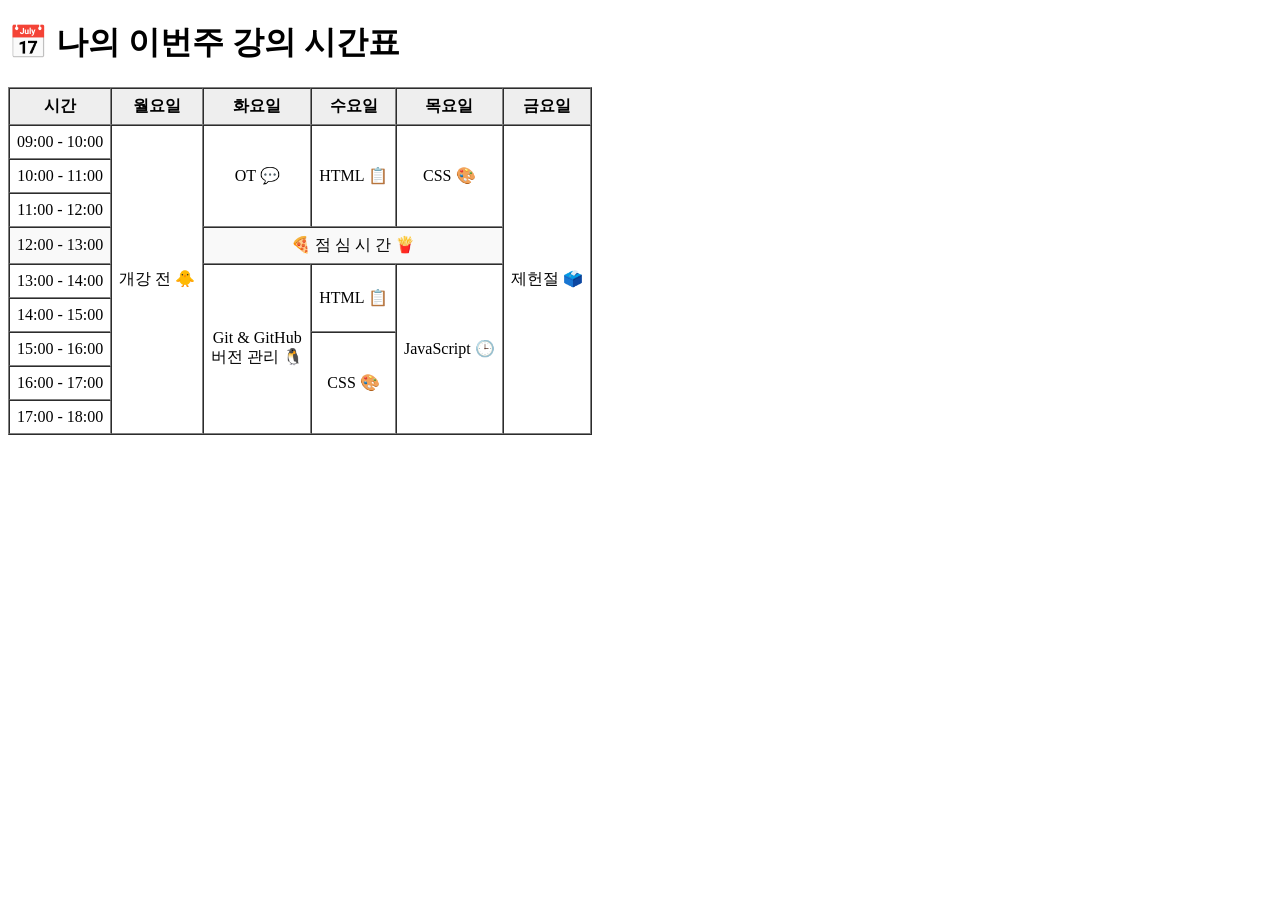
==== html/myClass.html @ 66606195 "add myClass.html" ====
<!doctype html>
<html lang="ko">
  <head>
    <meta charset="UTF-8" />
    <meta name="viewport" content="width=device-width, initial-scale=1.0" />
    <title>나의 이번주 강의 시간표</title>
  </head>
  <body>
    <div class="container">
      <h1>📅 나의 이번주 강의 시간표</h1>

      <table border="1" cellpadding="7" cellspacing="0">
        <thead>
          <tr bgcolor="#eeeeee">
            <th>시간</th>
            <th>월요일</th>
            <th>화요일</th>
            <th>수요일</th>
            <th>목요일</th>
            <th>금요일</th>
          </tr>
        </thead>
        <tbody>
          <tr align="center">
            <td>09:00 - 10:00</td>
            <td rowspan="9">개강 전 🐥</td>
            <td rowspan="3">OT 💬</td>
            <td rowspan="3">HTML 📋</td>
            <td rowspan="3">CSS 🎨</td>
            <td rowspan="9">제헌절 🗳️</td>
          </tr>
          <tr align="center">
            <td>10:00 - 11:00</td>
          </tr>
          <tr align="center">
            <td>11:00 - 12:00</td>
          </tr>

          <tr align="center" bgcolor="#f9f9f9">
            <td>12:00 - 13:00</td>
            <td colspan="3">🍕 점 심 시 간 🍟</td>
          </tr>

          <tr align="center">
            <td>13:00 - 14:00</td>
            <td rowspan="5">
              Git & GitHub <br />
              버전 관리 🐧
            </td>

            <td rowspan="2">HTML 📋</td>
            <td rowspan="5">JavaScript 🕒</td>
          </tr>
          <tr align="center">
            <td>14:00 - 15:00</td>
          </tr>
          <tr align="center">
            <td>15:00 - 16:00</td>
            <td rowspan="3">CSS 🎨</td>
          </tr>
          <tr align="center">
            <td>16:00 - 17:00</td>
          </tr>
          <tr align="center">
            <td>17:00 - 18:00</td>
          </tr>
        </tbody>
      </table>
    </div>
  </body>
</html>
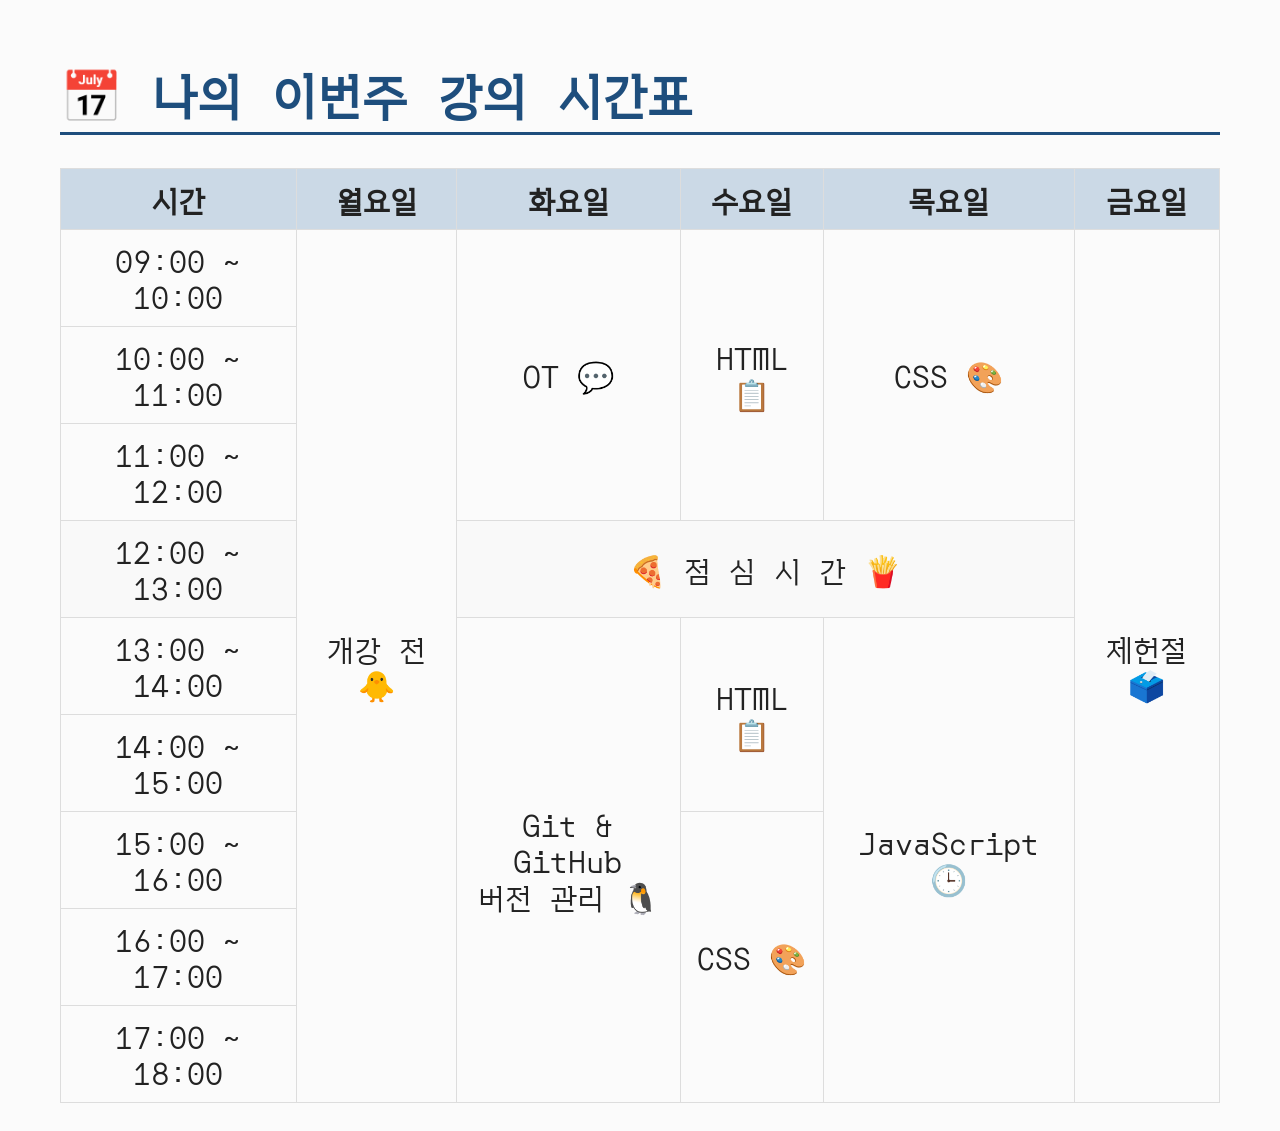
==== commit f4ffad3b: "update style.css" ====
--- a/html/myClass.html
+++ b/html/myClass.html
@@ -3,6 +3,7 @@
   <head>
     <meta charset="UTF-8" />
     <meta name="viewport" content="width=device-width, initial-scale=1.0" />
+    <link rel="stylesheet" href="../css/style.css" />
     <title>나의 이번주 강의 시간표</title>
   </head>
   <body>
@@ -22,7 +23,7 @@
         </thead>
         <tbody>
           <tr align="center">
-            <td>09:00 - 10:00</td>
+            <td>09:00 ~ 10:00</td>
             <td rowspan="9">개강 전 🐥</td>
             <td rowspan="3">OT 💬</td>
             <td rowspan="3">HTML 📋</td>
@@ -30,19 +31,19 @@
             <td rowspan="9">제헌절 🗳️</td>
           </tr>
           <tr align="center">
-            <td>10:00 - 11:00</td>
+            <td>10:00 ~ 11:00</td>
           </tr>
           <tr align="center">
-            <td>11:00 - 12:00</td>
+            <td>11:00 ~ 12:00</td>
           </tr>
 
           <tr align="center" bgcolor="#f9f9f9">
-            <td>12:00 - 13:00</td>
+            <td>12:00 ~ 13:00</td>
             <td colspan="3">🍕 점 심 시 간 🍟</td>
           </tr>
 
           <tr align="center">
-            <td>13:00 - 14:00</td>
+            <td>13:00 ~ 14:00</td>
             <td rowspan="5">
               Git & GitHub <br />
               버전 관리 🐧
@@ -52,17 +53,17 @@
             <td rowspan="5">JavaScript 🕒</td>
           </tr>
           <tr align="center">
-            <td>14:00 - 15:00</td>
+            <td>14:00 ~ 15:00</td>
           </tr>
           <tr align="center">
-            <td>15:00 - 16:00</td>
+            <td>15:00 ~ 16:00</td>
             <td rowspan="3">CSS 🎨</td>
           </tr>
           <tr align="center">
-            <td>16:00 - 17:00</td>
+            <td>16:00 ~ 17:00</td>
           </tr>
           <tr align="center">
-            <td>17:00 - 18:00</td>
+            <td>17:00 ~ 18:00</td>
           </tr>
         </tbody>
       </table>
--- a/css/style.css
+++ b/css/style.css
@@ -0,0 +1,362 @@
+@import url('https://fonts.googleapis.com/css2?family=Orbit&display=swap');
+
+/* 전체 페이지 글꼴 및 배경 기본 설정 */
+body {
+    font-family: 'Orbit', sans-serif; 
+    line-height: 1.2;                  
+    color: #222222;                  
+    background-color: #fbfbfb;       
+    font-size: 30px;
+}
+
+/* 메인 제목 스타일 (h1) */
+h1 {
+    color: #1e4e7d;
+    font-size: 50px;  
+    padding-bottom: 10px;  
+    border-bottom: 3px solid #1e4e7d; 
+}
+
+/* 부제목 h2: 꽉 찬 한 줄 띠지 느낌 (주요 구역 구분) */
+h2 {
+    color: #1e4e7d;            
+    font-size: 40px;          
+    background-color: #f8f5f2;  
+    padding: 10px 15px;     
+    border-left: 5px solid #16a085;
+    margin-top: 40px;           
+    margin-bottom: 15px;       
+}
+
+/* 소제목 h3: 말머리 기호(💡/📌 등)를 깔끔하게 강조하는 밑줄 형태 */
+h3 {
+    color: #16a085;             
+    font-size: 38px;       
+    padding-bottom: 5px;  
+    border-bottom: 2px solid #16a085; 
+    margin-top: 25px;
+    margin-bottom: 10px;
+}
+
+/* 본문 텍스트 링크 스타일 */
+a {
+    color: #4e92bf;         
+    text-decoration: none; 
+}
+
+/* 마우스를 올렸을 때만 밑줄이 생기도록 설정 (Hover 가상 클래스 맛보기) */
+a:hover {
+    text-decoration: underline;
+}
+
+/* ==========================================================================
+   [미션 2] 실습과제 박스 모델의 이해
+   ========================================================================== */
+
+/* 박스 크기 계산법 고정 */
+* {
+    box-sizing: border-box;
+}
+
+ol {
+    margin-left: 15px;
+}
+
+dt {
+    font-weight: bold;
+    margin-top: 20px;
+    margin-bottom: 10px;
+}
+
+li, dd {
+    margin-bottom: 8px;
+}
+
+/* 전체 화면 폭 제한 및 중앙 정렬 (.container) */
+.container {
+    max-width: 1200px;      
+    margin: 0 auto;      
+    padding: 20px;         
+}
+
+/* 여행 앨범의 개별 카드 스타일링 (.trip-card) */
+.trip-card {
+    background-color: #ffffff;      
+    border: 1px solid #e0e0e0;      
+    border-radius: 16px;
+    font-size: 0.8em;
+    padding: 20px;                  
+    margin-bottom: 25px;       
+    box-shadow: 0 2px 5px rgba(0,0,0,0.05); 
+}
+
+/* 카드 내부의 이미지 조절 */
+.trip-card img {
+    display: block;              
+    margin-bottom: 12px;    
+    max-width: 100%;           
+    height: auto;
+}
+
+/* 시간표 테이블 정돈 (myClass.html) */
+table {
+    width: 100%;                    
+    border-collapse: collapse;      
+    margin-top: 20px;
+}
+
+th, td {
+    border: 1px solid #dddddd;   
+    padding: 12px;                 
+    text-align: center;             
+}
+
+th {
+    background-color: #cbd9e6;      
+}
+
+/* ==========================================================================
+   [미션 3] 가독성 높은 회원가입 폼
+   ========================================================================== */
+/* 그룹 상자(fieldset)와 제목(legend) 다듬기 */
+fieldset {
+    border: 1px solid #e0e0e0;      
+    border-radius: 12px;             
+    padding: 20px;                  
+    margin-bottom: 20px;            
+}
+
+legend {
+    font-weight: bold;              
+    color: #2c3e50;                
+    padding: 0 10px;                
+}
+
+/* 텍스트 입력창, 비밀번호창, 셀렉트 박스 일괄 디자인 (태그 및 속성 선택자 활용) */
+input[type="text"],
+input[type="password"],
+input[type="email"],
+input[type="date"],
+select,
+textarea {
+    width: 100%;                    
+    padding: 10px;                  
+    margin-top: 10px;                
+    margin-bottom: 15px;            
+    border: 1px solid #cccccc;      
+    border-radius: 8px;             
+    font-family: inherit;           
+    font-size: 0.95em;
+}
+
+/* 라디오 버튼과 체크박스는 가로 폭 100%에서 제외 (중요!) */
+input[type="radio"],
+input[type="checkbox"] {
+    width: auto;                   
+    margin: 15px 5px 15px 0px;          
+    cursor: pointer;            
+}
+
+/* 자기소개창(textarea) 크기 고정 */
+textarea {
+    resize: vertical;               
+    min-height: 120px;              
+}
+
+/* 버튼 공통 스타일링 */
+.btn-submit,
+.btn-reset {
+    padding: 12px 25px 9px 25px;            
+    font-size: 1em;
+    font-weight: bold;
+    border: none;                   
+    border-radius: 4px;             
+    cursor: pointer;                
+    margin-right: 10px;             
+}
+
+/* 회원가입 버튼 개별 스타일 (메인 포인터 컬러) */
+.btn-submit {
+    background-color: #16a085;      
+    color: #ffffff;               
+}
+
+/* 다시 작성 버튼 개별 스타일 (서브 회색 컬러) */
+.btn-reset {
+    background-color: #bdc3c7;     
+    color: #ffffff;
+}
+
+/* ==========================================================================
+   [미션 4] Flex와 Grid로 레이아웃 잡기
+   ========================================================================== */
+/* Flexbox 활용: 가로 메뉴 바 및 부드러운 전환(Transition) */
+nav ul {
+    display: flex;
+    list-style: none;
+    padding: 0;
+    gap: 20px;
+}
+
+nav a {
+    padding: 8px 16px;
+    border-radius: 4px;
+    transition: background-color 0.3s ease, color 0.3s ease; /* 부드러운 변화 */
+}
+
+nav a:hover {
+    background-color: #16a085;
+    color: #ffffff;
+}
+
+/* Grid 활용: 여행지 앨범 3열 바둑판 배치 */
+.trip-grid-container {
+    display: grid;
+    grid-template-columns: repeat(3, 1fr); /* 3열 구조 */
+    gap: 20px;
+}
+
+.content-wrapper {
+    display: flex;      /* 가로 배치 선언 */
+    gap: 30px;          /* 본문과 사이드바 사이의 여백 */
+    align-items: flex-start; /* 두 영역의 높이가 달라도 디자인이 깨지지 않게 설정 */
+}
+
+/** Flexbox로 메인 콘텐츠와 사이드바를 나란히 배치하기 **/ 
+main {
+    flex: 7;            /* 전체 공간 중 70%만큼의 비율을 차지 */
+}
+aside {
+    flex: 3;            /* 전체 공간 중 30%만큼의 비율을 차지 */
+    background-color: #f8f9fa; /* 사이드바 구분을 위해 연한 배경색 추가 */
+    padding: 15px;
+    border-radius: 6px;
+}
+
+/* ==========================================================================
+   [미션 5] 반응형 미디어 쿼리 (스마트폰 및 태블릿 크기 화면)
+   ========================================================================== */
+/* 화면 가로 폭이 768px 이하(모바일 기기 수준)가 되면 아래 규칙들이 발동합니다. */
+@media (max-width: 768px) {
+    
+    /* 1. 메인 메뉴바를 가로 배치에서 세로 쌓기 구조로 변경 */
+    nav ul {
+        flex-direction: column;
+        gap: 10px;
+    }
+    
+    /* 2. ★ 추가: 오늘의 주요소식(main)과 실시간 정보(aside)를 세로 1열로 정렬 */
+    .content-wrapper {
+        flex-direction: column; /* 가로(row)로 나열되던 flex 아이템들을 세로(column)로 변경 */
+        gap: 20px;
+    }
+
+    /* 모바일에서는 본문과 사이드바가 둘 다 화면 꽉 차게 100% 폭을 쓰도록 유도 */
+    main, aside {
+        width: 100%;
+    }
+    
+    /* 3. 여행 앨범 3열 바둑판을 모바일에서는 1열(1fr)로 늘려서 시원하게 보여줌 */
+    .trip-grid-container {
+        grid-template-columns: 1fr;
+    }
+}
+
+
+/* ==========================================================================
+   [미션 6] 부드러운 전환(Transitions) 및 등장 애니메이션(Animations)
+   ========================================================================== */
+/* [1-1] 메뉴 바 링크 호버 효과 */
+nav a {
+    /* 배경색과 글자색이 바뀔 때 0.3초 동안 부드럽게 스르륵 변하도록 설정 */
+    transition: background-color 0.3s ease, color 0.3s ease;
+    padding: 6px 12px;
+    border-radius: 4px;
+}
+
+nav a:hover {
+    background-color: #16a085;      /* 마우스를 올리면 포인트 청록색 배경 */
+    color: #ffffff;                 /* 글자색은 흰색으로 변경 */
+}
+
+/* [1-2] 회원가입 및 다시작성 버튼 호버 효과 */
+.btn-submit,
+.btn-reset {
+    /* 모든 변경사항(배경색, 불투명도 등)을 0.2초간 부드럽게 처리 */
+    transition: all 0.2s ease;
+}
+
+/* 회원가입 버튼에 마우스를 올리면 살짝 더 어두운 청록색으로 변경 */
+.btn-submit:hover {
+    background-color: #117a65;
+}
+
+/* 다시작성 버튼에 마우스를 올리면 살짝 더 어두운 회색으로 변경 */
+.btn-reset:hover {
+    background-color: #95a5a6;
+}
+
+
+/* 2. 마우스 호버 시 둥실 떠오르는 효과 (Transform & Shadow) */
+
+/* 여행 앨범의 카드 스타일 수정 및 추가 */
+.trip-card {
+    /* 위치 변경(transform)과 그림자(box-shadow)가 변할 때 0.3초 동안 부드럽게 움직이도록 설정 */
+    transition: transform 0.3s ease, box-shadow 0.3s ease;
+}
+
+/* 사용자가 여행 카드에 마우스를 올렸을 때(Hover) */
+.trip-card:hover {
+    transform: translateY(-8px);     /* 카드를 Y축(위쪽) 방향으로 8px만큼 들어 올림 */
+    box-shadow: 0 10px 20px rgba(0, 0, 0, 0.15); /* 그림자를 더 넓고 진하게 하여 공중 붕 뜬 입체감 부여 */
+}
+
+/* 3. 메인 페이지 웰컴 키프레임 애니메이션 (@keyframes) */
+
+/* [3-1] 아래에서 위로 부드럽게 페이드인 되는 애니메이션 설정 구조 정의 */
+@keyframes fadeInUp {
+    from {
+        opacity: 0;                 /* 처음에는 투명하게 숨김 */
+        transform: translateY(20px); /* 원래 위치보다 20px 아래에서 시작 */
+    }
+    to {
+        opacity: 1;                 /* 선명하게 나타남 */
+        transform: translateY(0);    /* 제자리로 정착 */
+    }
+}
+
+/* [3-2] 정의한 fadeInUp 애니메이션을 index.html의 헤더 타이틀에 적용 */
+header h1 {
+    /* 애니메이션 이름 / 0.8초 동안 실행 / 부드럽게 끝남 / 애니메이션이 끝난 후 최종 상태(to) 유지 */
+    animation: fadeInUp 0.8s ease-out forwards;
+}
+
+/* ==========================================================================
+   [No 미션] 그냥 자바스크립트 천국영역 예쁘게 꾸미기
+   ========================================================================== */
+
+aside section:last-child {
+    display: flex;
+    flex-direction: column;
+    align-items: center; /* 버튼들을 정가운데로 정렬 */
+    gap: 10px;
+}
+
+aside section:last-child button {
+    width: 85%;                 /* 가로 폭을 85%로 줄여서 좌우 여백 확보 */
+    padding: 10px;
+    border: none;
+    border-radius: 20px;        /* 조약돌처럼 둥글고 귀여운 알약 모양 버튼 */
+    font-size: 0.9em;
+    font-weight: bold;
+    color: #ffffff;
+    cursor: pointer;
+    box-shadow: 0 2px 5px rgba(0,0,0,0.05); /* 은은한 그림자 추가 */
+    transition: all 0.2s ease;
+}
+
+/* 마우스 올렸을 때 둥실 떠오르는 효과 */
+aside section:last-child button:hover {
+    transform: translateY(-2px);
+    box-shadow: 0 4px 10px rgba(0,0,0,0.15);
+}
